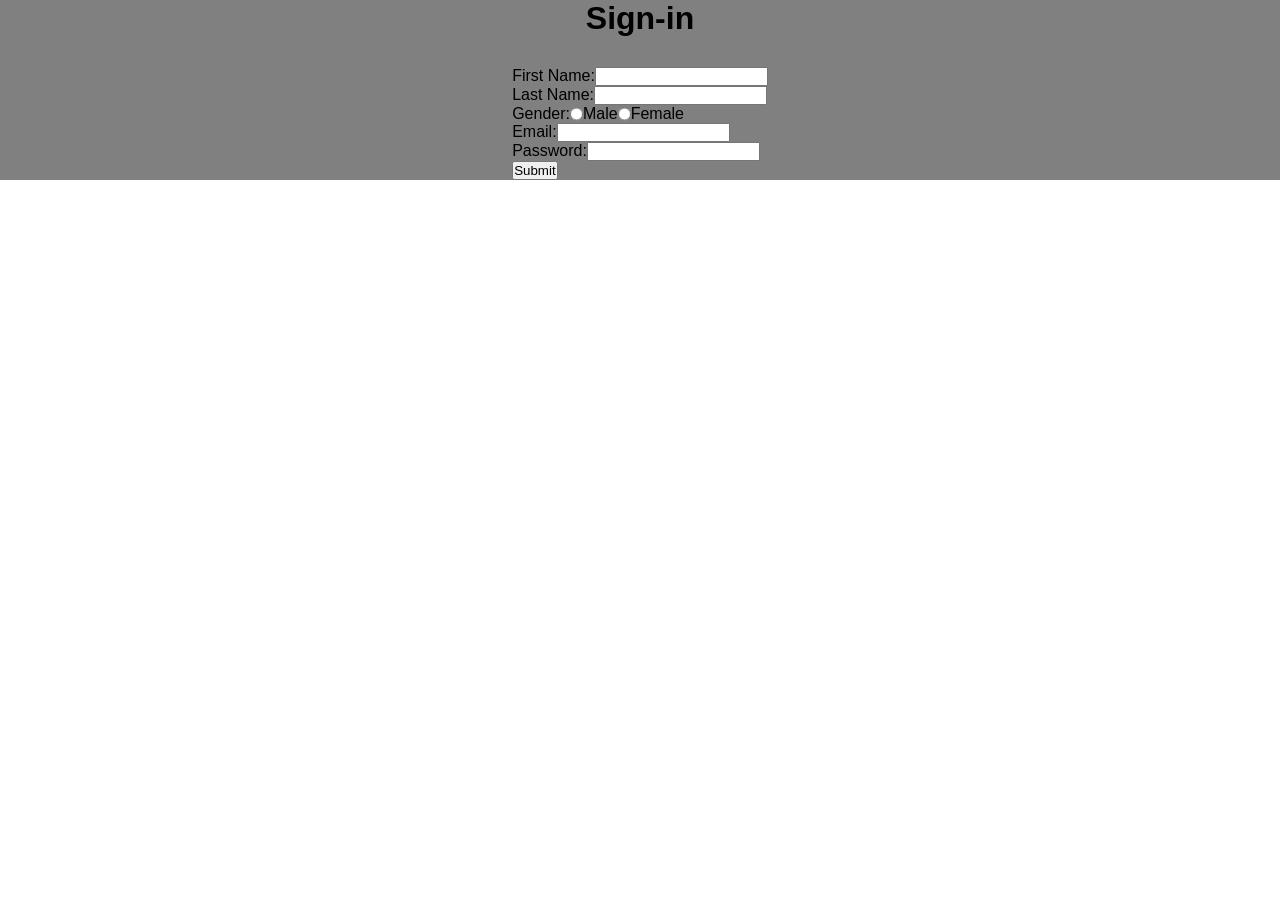
==== sign-in.html @ 0a7393e3 "Organized files. Sign-in page in progress" ====
<!DOCTYPE html>
<html lang="en">
    <head>
    <meta charset="UTF-8">
    <meta name="viewport" content="width=device-width, initial-scale=1.0">
    <title>CUL Foods</title>
    <link rel="icon" href="assets/images/favicon.png">
    <link rel="stylesheet" href="assets/css/sign-in.css">
    <link rel="stylesheet" href="assets/css/mobile.css">
    <script src="assets/js/script.js" defer></script>
    </head>
    <body>
        <div id="sign-in-container">
            <h1>Sign-in</h1>
            <form id="sign-inForm">
                <div class="sign-form-group">
                    <label for="firstname">First Name:</label>
                    <input type="text" id="firstname" name="first_name" required>
                </div>
                <div class="sign-form-group">
                    <label for="lastname">Last Name:</label>
                    <input type="text" id="lastname" name="last_name" required>
                </div>
                <div class="sign-form-group">
                    <label for="gender">Gender:</label>
                    <input type="radio" id="male" name="gender" value="M"><label for="male">Male</label><input type="radio" id="female" name="gender" value="F"><label for="female">Female</label>
                </div>
                <div class="sign-form-group">
                    <label for="email">Email:</label>
                    <input type="email" id="email" name="email" required>
                </div>
                <div class="sign-form-group">
                    <label for="password">Password:</label>
                    <input type="password" id="password" name="password" required>
                </div>
                <div class="sign-form-group">
                    <button type="submit" id="submit">Submit</button>
                </div>
            </form>
        </div>
    </body>
</html>
---- assets/css/sign-in.css ----
*{
    margin: 0;
    padding: 0;
    box-sizing: border-box;
    font-family: 'Segoe UI', Tahoma, Geneva, Verdana, sans-serif;
}
#sign-in-container{
    background-color: grey;
    display: flex;
    flex-direction: column;
    align-items: center;
    gap: 30px;
}

.sign-form-group{
    display: flex;
}
---- assets/css/mobile.css ----
@media (max-width: 1023px) {
    :root {
        --nav-height: 60px;
    }

    nav {
        flex-direction: row;
        gap: 0;
        justify-content: space-between;
        align-items: center;
        position: fixed;
        top: 0;
        left: 0;
        right: 0;
        padding: 0 15px;
        z-index: 1000;
    }

    nav h1 {
        font-size: 1.3rem;
        margin: 0;
    }

    nav .logo{
    width: 2.5rem;
    height: 2.5rem;
    margin-right: 10px;
}

    /* Hamburger Menu Button */
    nav::after {
        content: '☰';
        font-size: 1.8rem;
        cursor: pointer;
        color: #2e2e2e;
        user-select: none;
        display: block;
        transition: color 0.3s ease;
    }

    nav.menu-open::after {
        content: '✕';
    }

    nav.scrolled::after {
        color: #a5d6a7;
    }

    /* Hide nav ul by default on mobile */
    nav ul {
        position: absolute;
        top: 60px;
        left: 0;
        right: 0;
        background-color: rgba(17, 17, 17, 0.98);
        backdrop-filter: blur(10px);
        flex-direction: column;
        gap: 0;
        padding: 0;
        margin: 0;
        font-size: 0.9rem;
        max-height: 0;
        overflow: hidden;
        transition: max-height 0.3s ease;
        z-index: 999;
        border-bottom: 1px solid rgba(165, 214, 167, 0.2);
    }

    nav.menu-open ul {
        max-height: 500px;
    }

    nav ul li {
        margin: 0;
        border-bottom: 1px solid rgba(165, 214, 167, 0.1);
    }

    nav ul li a {
        display: block;
        padding: 15px 30px;
        color: #a5d6a7;
        text-decoration: none;
        font-weight: 500;
        transition: background-color 0.2s ease, color 0.2s ease;
    }

    nav ul li a:hover {
        background-color: rgba(165, 214, 167, 0.1);
        color: #fafafa;
    }

    /* Cart button styling on mobile */
    .cart-btn {
        color: #FF8F00;
        background-color: transparent;
        border-radius: 0;
        padding: 0;
        margin: 0;
        font-weight: 600;
        margin-left: auto;
        margin-right: 15px;
        transition: color 0.3s ease;
    }

    .cart-btn:hover {
        color: #a5d6a7;
    }

    nav.scrolled .cart-btn {
        color: #FF8F00;
    }
    header{
        gap: 70px;
    }
    header h1 {
        font-size: 2.5rem;
        padding: 70px 30px 0px 30px;
    }

    header h3 {
        font-size: 0.95rem;
        padding: 0 20px 0px 20px;
    }

    header a{
        font-size: 0.95rem;
        padding: 15px 25px;
    }

    /* Featured Meals Mobile */
    .featured-meals {
        padding: 40px 20px;
    }

    .featured-meals h2 {
        font-size: 2rem;
    }

    .featured-subtitle {
        font-size: 0.95rem;
    }

    .meals-grid {
        grid-template-columns: repeat(auto-fit, minmax(200px, 1fr));
        gap: 20px;
    }

    .meal-card:hover{
        transform: none;
    }

    .meal-image {
        height: 150px;
    }

    .meal-info h3 {
        font-size: 1.1rem;
    }

    .meal-description {
        font-size: 0.85rem;
    }

    .meal-price {
        font-size: 1.2rem;
    }

    .add-btn {
        padding: 8px 15px;
        font-size: 0.85rem;
    }

    .about-us h1 {
        font-size: 2rem;
    }

    .about-us p {
        font-size: 0.95rem;
        text-align: left;
    }

    /* Contact Us Mobile */
    #contact-us {
        padding: 60px 20px;
    }

    #contact-us h1 {
        font-size: 2rem;
        margin-bottom: 15px;
    }

    .contact-intro {
        font-size: 0.95rem;
        margin-bottom: 40px;
    }

    .contact-content {
        grid-template-columns: 1fr;
        gap: 30px;
    }

    .contact-form-container {
        padding: 30px 20px;
    }

    .contact-form-container h2 {
        font-size: 1.5rem;
        margin-bottom: 20px;
    }

    .form-group input,
    .form-group textarea {
        padding: 10px 12px;
        font-size: 0.95rem;
    }

    .submit-btn {
        padding: 12px 24px;
        font-size: 0.95rem;
    }

    .contact-info-container h2 {
        font-size: 1.5rem;
    }

    .info-box {
        padding: 20px;
    }

    .info-box h3 {
        font-size: 1.1rem;
    }

    .info-box p {
        font-size: 0.95rem;
    }

    .social-media {
        padding: 20px;
    }

    .social-media h3 {
        font-size: 1.1rem;
        margin-bottom: 15px;
    }

    .social-link {
        width: 45px;
        height: 45px;
    }

    .social-link svg {
        width: 20px;
        height: 20px;
    }

    /* Sign In Mobile */
    #sign-in {
        padding: 10px;
    }

    .sign-in-container {
        max-width: 100%;
        padding: 20px;
    }

    .sign-in-container h1 {
        font-size: 2rem;
    }

    .sign-in-form {
        display: flex;
        flex-direction: column;
        gap: 15px;
    }

    .form-group {
        width: 100%;
    }
}
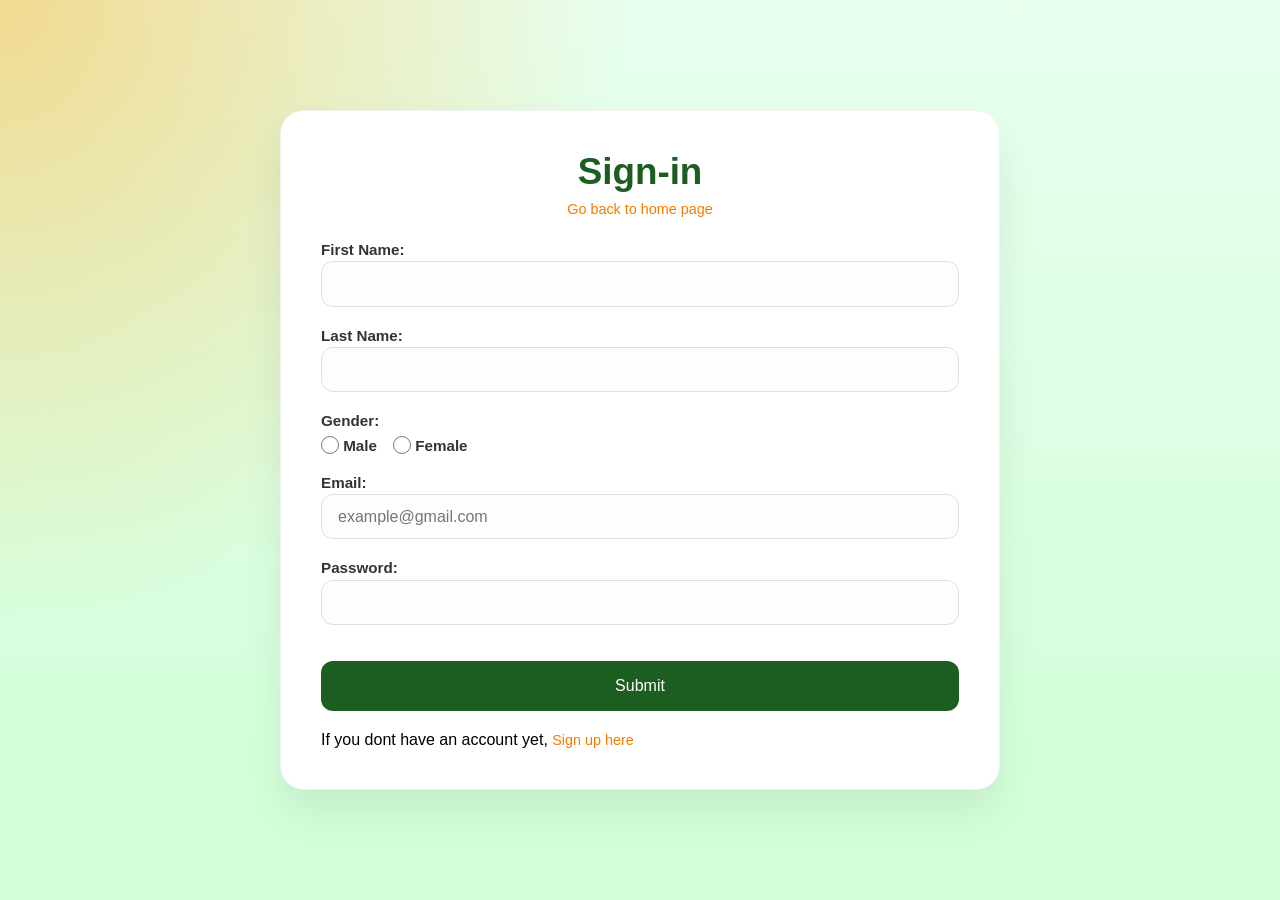
==== commit 961c91d6: "Completed Sign-in Page" ====
--- a/sign-in.html
+++ b/sign-in.html
@@ -10,33 +10,38 @@
     <script src="assets/js/script.js" defer></script>
     </head>
     <body>
-        <div id="sign-in-container">
-            <h1>Sign-in</h1>
-            <form id="sign-inForm">
-                <div class="sign-form-group">
-                    <label for="firstname">First Name:</label>
-                    <input type="text" id="firstname" name="first_name" required>
+        <form id="loginForm">
+            <div class="form-title">
+                <h1>Sign-in</h1>
+                <a href="index.html">Go back to home page</a>
+            </div>
+            <div class="login-form-group">
+                <label for="firstname">First Name:</label>
+                <input type="text" id="firstname" name="first_name" required>
+            </div>
+            <div class="login-form-group">
+                <label for="lastname">Last Name:</label>
+                <input type="text" id="lastname" name="last_name" required>
+            </div>
+            <div class="login-form-group">
+                <label for="gender">Gender:</label>
+                <div class="gender-group">
+                    <label class="radio-label"><input type="radio" id="male" name="gender" value="M" required> Male</label>
+                    <label class="radio-label"><input type="radio" id="female" name="gender" value="F" required> Female</label>
                 </div>
-                <div class="sign-form-group">
-                    <label for="lastname">Last Name:</label>
-                    <input type="text" id="lastname" name="last_name" required>
-                </div>
-                <div class="sign-form-group">
-                    <label for="gender">Gender:</label>
-                    <input type="radio" id="male" name="gender" value="M"><label for="male">Male</label><input type="radio" id="female" name="gender" value="F"><label for="female">Female</label>
-                </div>
-                <div class="sign-form-group">
-                    <label for="email">Email:</label>
-                    <input type="email" id="email" name="email" required>
-                </div>
-                <div class="sign-form-group">
-                    <label for="password">Password:</label>
-                    <input type="password" id="password" name="password" required>
-                </div>
-                <div class="sign-form-group">
-                    <button type="submit" id="submit">Submit</button>
-                </div>
-            </form>
-        </div>
+            </div>
+            <div class="login-form-group">
+                <label for="email">Email:</label>
+                <input type="email" id="email" name="email" placeholder="example@gmail.com" required>
+            </div>
+            <div class="login-form-group">
+                <label for="password">Password:</label>
+                <input type="password" id="password" name="password" required>
+            </div>
+            <div class="login-form-group">
+                <button type="submit" id="submit">Submit</button>
+            </div>
+            <p>If you dont have an account yet, <a href="#sign-up.html">Sign up here</a></p>
+        </form>
     </body>
 </html>
--- a/assets/css/sign-in.css
+++ b/assets/css/sign-in.css
@@ -1,17 +1,113 @@
-*{
+* {
+    box-sizing: border-box; /* Ensures padding doesn't break layout width */
     margin: 0;
     padding: 0;
-    box-sizing: border-box;
-    font-family: 'Segoe UI', Tahoma, Geneva, Verdana, sans-serif;
 }
-#sign-in-container{
-    background-color: grey;
+
+body {
+    background: radial-gradient(circle at top left, rgba(255, 162, 0, 0.4), transparent 40%),
+                linear-gradient(180deg, #e8fff0 0%, #d1ffd6 100%);
+    min-height: 100vh;
+    font-family: 'Segoe UI', Roboto, Helvetica, Arial, sans-serif;
+    display: flex;
+    align-items: center;
+    justify-content: center;
+}
+
+#loginForm {
+    width: 100%;
+    height: auto;
+    max-width: 720px;
+    padding: 2.5rem;
+    border-radius: 24px;
+    background: #ffffff;
+    box-shadow: 0 20px 40px rgba(0, 0, 0, 0.08);
+    border: 1px solid rgba(0, 0, 0, 0.05);
+}
+.form-title {
+    text-align: center;
+    margin-bottom: 1.5rem;
     display: flex;
     flex-direction: column;
+    gap: 0.25rem;
     align-items: center;
-    gap: 30px;
+}
+.form-title h1 {
+    color: #1b5e20;
+    font-size: 2.3rem;
+    font-weight: 800;
+    margin-bottom: 0.25rem;
 }
 
-.sign-form-group{
+a{
+    color: #f57c00;
+    font-size: 0.9rem;
+    transition: opacity 0.2s;
+    text-decoration: none;
+}
+
+.login-form-group {
+    margin-bottom: 1.25rem;
     display: flex;
+    flex-direction: column;
+    gap: 0.2rem;
+}
+
+label {
+    font-size: 0.95rem;
+    color: #333;
+    font-weight: 600;
+}
+
+input[type='text'],
+input[type='email'],
+input[type='password'] {
+    width: 100%;
+    padding: 0.8rem 1rem;
+    border-radius: 12px;
+    border: 1.5px solid #e0e0e0;
+    background: #fcfdfc;
+    font-size: 1rem;
+    outline: none;
+}
+
+input[type='radio'] {
+    accent-color: #1b5e20;
+    width: 18px;
+    height: 18px;
+    vertical-align: bottom;
+}
+input:focus {
+    border-color: #1b5e20;
+    background: #fff;
+    box-shadow: 0 0 0 4px rgba(27, 94, 32, 0.1);
+}
+
+.gender-group {
+    display: flex;
+    gap: 1rem;
+    margin-top: 0.2rem;
+}
+
+button#submit {
+    margin-top: 1rem;
+    background-color: #1b5e20;
+    color: #fff;
+    padding: 1rem;
+    border: 0;
+    font-size: 1rem;
+    border-radius: 12px;
+    transition: background-color 0.4s ease, color 0.4s ease;
+}
+
+button#submit:hover {
+    background-color: #ff8f00;
+    color: #000;
+    box-shadow: 0 4px 15px rgba(27, 94, 32, 0.3);
+    cursor: pointer;
+}
+
+button#submit:active {
+    transform: translateY(2px);
+    box-shadow: 0 2px 10px rgba(27, 94, 32, 0.2);
 }
--- a/assets/css/mobile.css
+++ b/assets/css/mobile.css
@@ -1,4 +1,4 @@
-@media (max-width: 1023px) {
+@media (max-width: 720px) {
     :root {
         --nav-height: 60px;
     }
@@ -255,26 +255,7 @@
     }
 
     /* Sign In Mobile */
-    #sign-in {
-        padding: 10px;
-    }
-
-    .sign-in-container {
-        max-width: 100%;
-        padding: 20px;
-    }
-
-    .sign-in-container h1 {
-        font-size: 2rem;
-    }
-
-    .sign-in-form {
-        display: flex;
-        flex-direction: column;
-        gap: 15px;
-    }
-
-    .form-group {
-        width: 100%;
+    #loginForm{
+        border-radius: 0px;
     }
 }
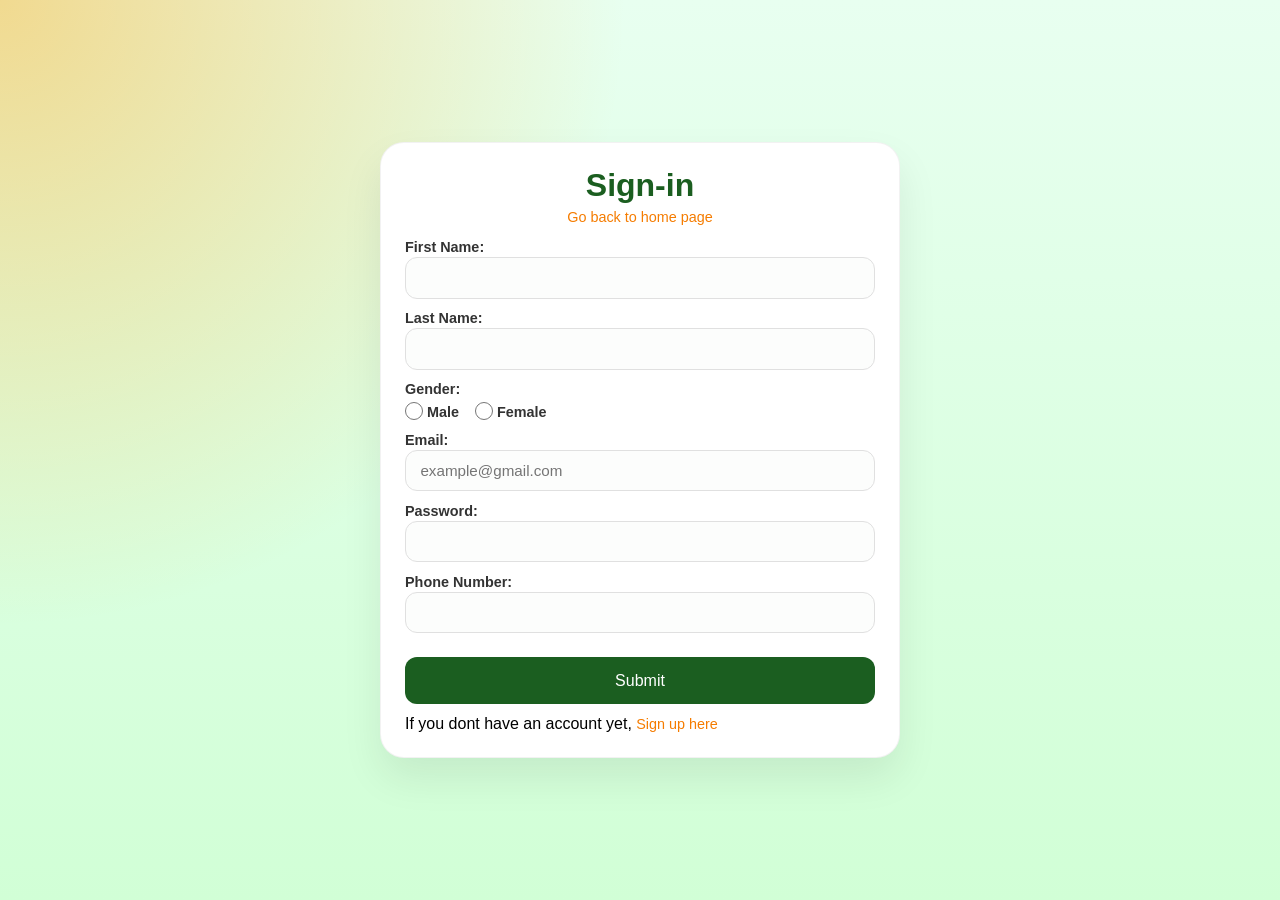
==== commit a7fc5263: "Reworked the sign-in page and added a new field for phone number in the registration form. Also upda" ====
--- a/sign-in.html
+++ b/sign-in.html
@@ -10,7 +10,7 @@
     <script src="assets/js/script.js" defer></script>
     </head>
     <body>
-        <form id="loginForm">
+        <form id="loginForm" action="connect.php" method="post">
             <div class="form-title">
                 <h1>Sign-in</h1>
                 <a href="index.html">Go back to home page</a>
@@ -39,6 +39,10 @@
                 <input type="password" id="password" name="password" required>
             </div>
             <div class="login-form-group">
+                <label for="phone_number">Phone Number:</label>
+                <input type="tel" id="phonenumber" name="phone_number" required>
+            </div>
+            <div class="login-form-group">
                 <button type="submit" id="submit">Submit</button>
             </div>
             <p>If you dont have an account yet, <a href="#sign-up.html">Sign up here</a></p>
--- a/assets/css/sign-in.css
+++ b/assets/css/sign-in.css
@@ -7,18 +7,19 @@
 body {
     background: radial-gradient(circle at top left, rgba(255, 162, 0, 0.4), transparent 40%),
                 linear-gradient(180deg, #e8fff0 0%, #d1ffd6 100%);
-    min-height: 100vh;
+    height: 100vh;
+    overflow: hidden;
     font-family: 'Segoe UI', Roboto, Helvetica, Arial, sans-serif;
     display: flex;
     align-items: center;
     justify-content: center;
+    padding: 1rem;
 }
 
 #loginForm {
     width: 100%;
-    height: auto;
-    max-width: 720px;
-    padding: 2.5rem;
+    max-width: 520px;
+    padding: 1.5rem;
     border-radius: 24px;
     background: #ffffff;
     box-shadow: 0 20px 40px rgba(0, 0, 0, 0.08);
@@ -26,17 +27,17 @@
 }
 .form-title {
     text-align: center;
-    margin-bottom: 1.5rem;
+    margin-bottom: 0.9rem;
     display: flex;
     flex-direction: column;
-    gap: 0.25rem;
+    gap: 0.2rem;
     align-items: center;
 }
 .form-title h1 {
     color: #1b5e20;
-    font-size: 2.3rem;
+    font-size: 2rem;
     font-weight: 800;
-    margin-bottom: 0.25rem;
+    margin-bottom: 0.1rem;
 }
 
 a{
@@ -47,27 +48,28 @@
 }
 
 .login-form-group {
-    margin-bottom: 1.25rem;
+    margin-bottom: 0.7rem;
     display: flex;
     flex-direction: column;
-    gap: 0.2rem;
+    gap: 0.15rem;
 }
 
 label {
-    font-size: 0.95rem;
+    font-size: 0.9rem;
     color: #333;
     font-weight: 600;
 }
 
 input[type='text'],
 input[type='email'],
-input[type='password'] {
+input[type='password'], 
+input[type='tel']{
     width: 100%;
-    padding: 0.8rem 1rem;
+    padding: 0.7rem 0.9rem;
     border-radius: 12px;
     border: 1.5px solid #e0e0e0;
     background: #fcfdfc;
-    font-size: 1rem;
+    font-size: 0.95rem;
     outline: none;
 }
 
@@ -90,10 +92,10 @@
 }
 
 button#submit {
-    margin-top: 1rem;
+    margin-top: 0.8rem;
     background-color: #1b5e20;
     color: #fff;
-    padding: 1rem;
+    padding: 0.9rem;
     border: 0;
     font-size: 1rem;
     border-radius: 12px;
--- a/assets/css/mobile.css
+++ b/assets/css/mobile.css
@@ -253,9 +253,4 @@
         width: 20px;
         height: 20px;
     }
-
-    /* Sign In Mobile */
-    #loginForm{
-        border-radius: 0px;
-    }
 }
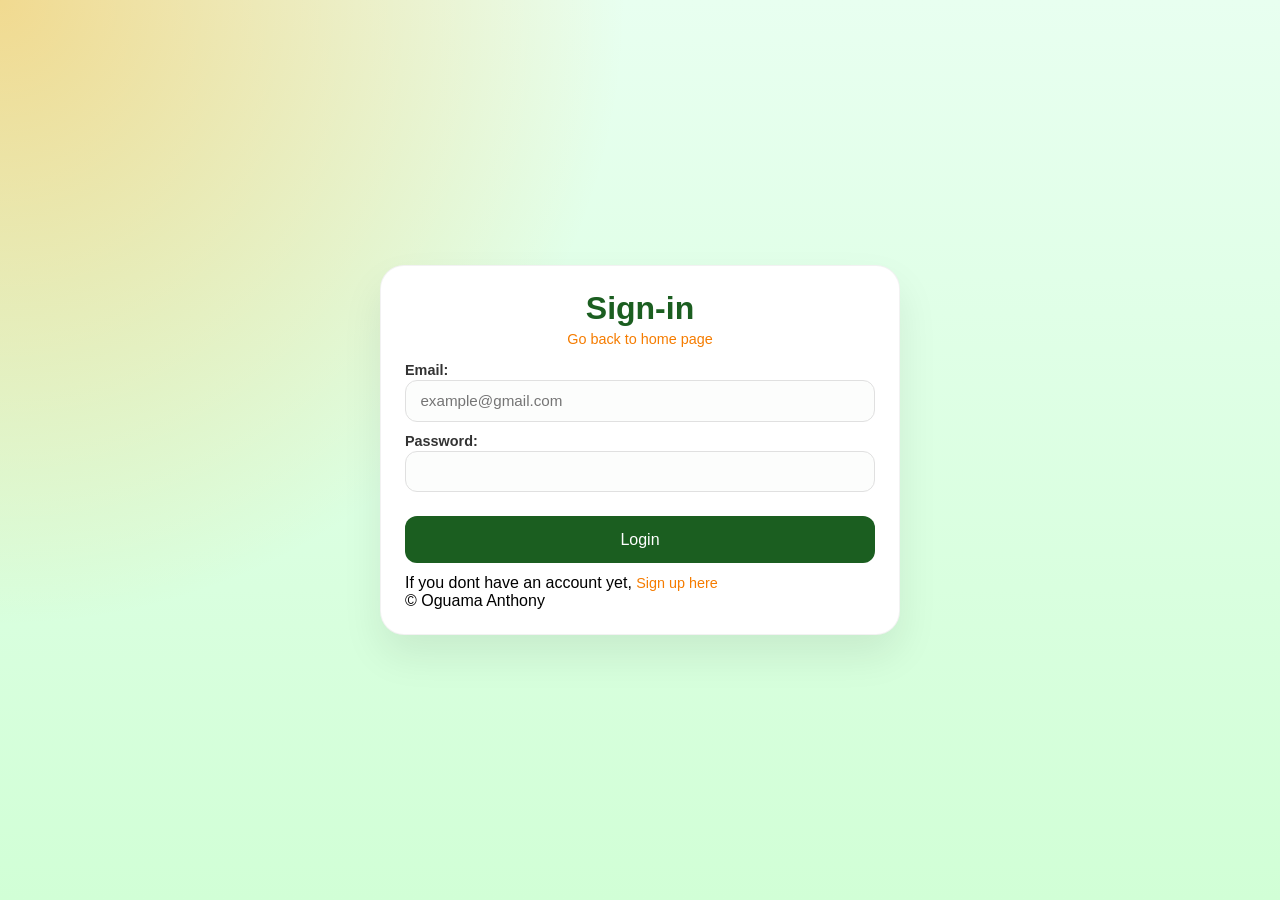
==== commit de9c1659: "Added a sign-up page with a form for user registration, including fields for name, email, password, " ====
--- a/sign-in.html
+++ b/sign-in.html
@@ -10,25 +10,10 @@
     <script src="assets/js/script.js" defer></script>
     </head>
     <body>
-        <form id="loginForm" action="connect.php" method="post">
+        <form id="loginForm" action="sign-in.php" method="post">
             <div class="form-title">
                 <h1>Sign-in</h1>
                 <a href="index.html">Go back to home page</a>
-            </div>
-            <div class="login-form-group">
-                <label for="firstname">First Name:</label>
-                <input type="text" id="firstname" name="first_name" required>
-            </div>
-            <div class="login-form-group">
-                <label for="lastname">Last Name:</label>
-                <input type="text" id="lastname" name="last_name" required>
-            </div>
-            <div class="login-form-group">
-                <label for="gender">Gender:</label>
-                <div class="gender-group">
-                    <label class="radio-label"><input type="radio" id="male" name="gender" value="M" required> Male</label>
-                    <label class="radio-label"><input type="radio" id="female" name="gender" value="F" required> Female</label>
-                </div>
             </div>
             <div class="login-form-group">
                 <label for="email">Email:</label>
@@ -39,13 +24,12 @@
                 <input type="password" id="password" name="password" required>
             </div>
             <div class="login-form-group">
-                <label for="phone_number">Phone Number:</label>
-                <input type="tel" id="phonenumber" name="phone_number" required>
+                <button type="submit" id="submit">Login</button>
             </div>
-            <div class="login-form-group">
-                <button type="submit" id="submit">Submit</button>
-            </div>
-            <p>If you dont have an account yet, <a href="#sign-up.html">Sign up here</a></p>
+            <p>If you dont have an account yet, <a href="sign-up.html">Sign up here</a></p>
+            <footer>
+                <p>&copy; Oguama Anthony</p>
+            </footer>
         </form>
     </body>
 </html>
